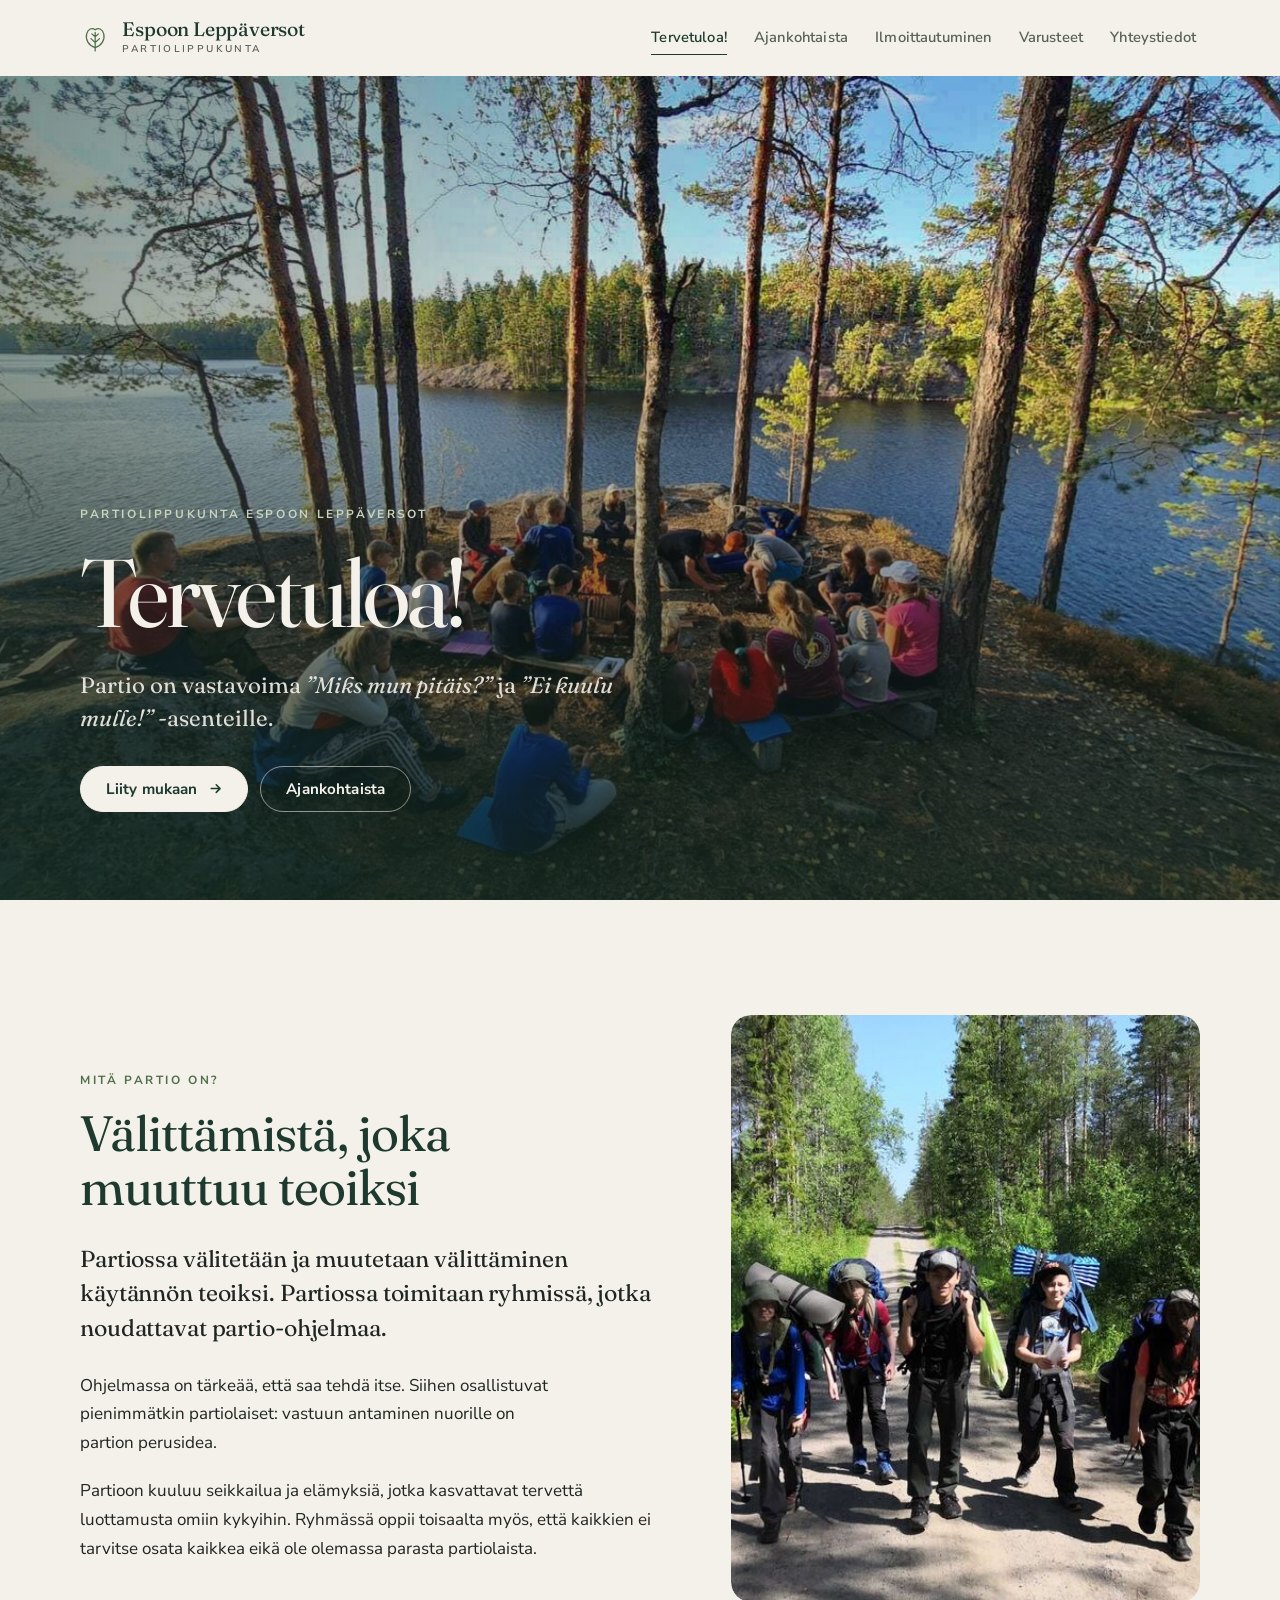
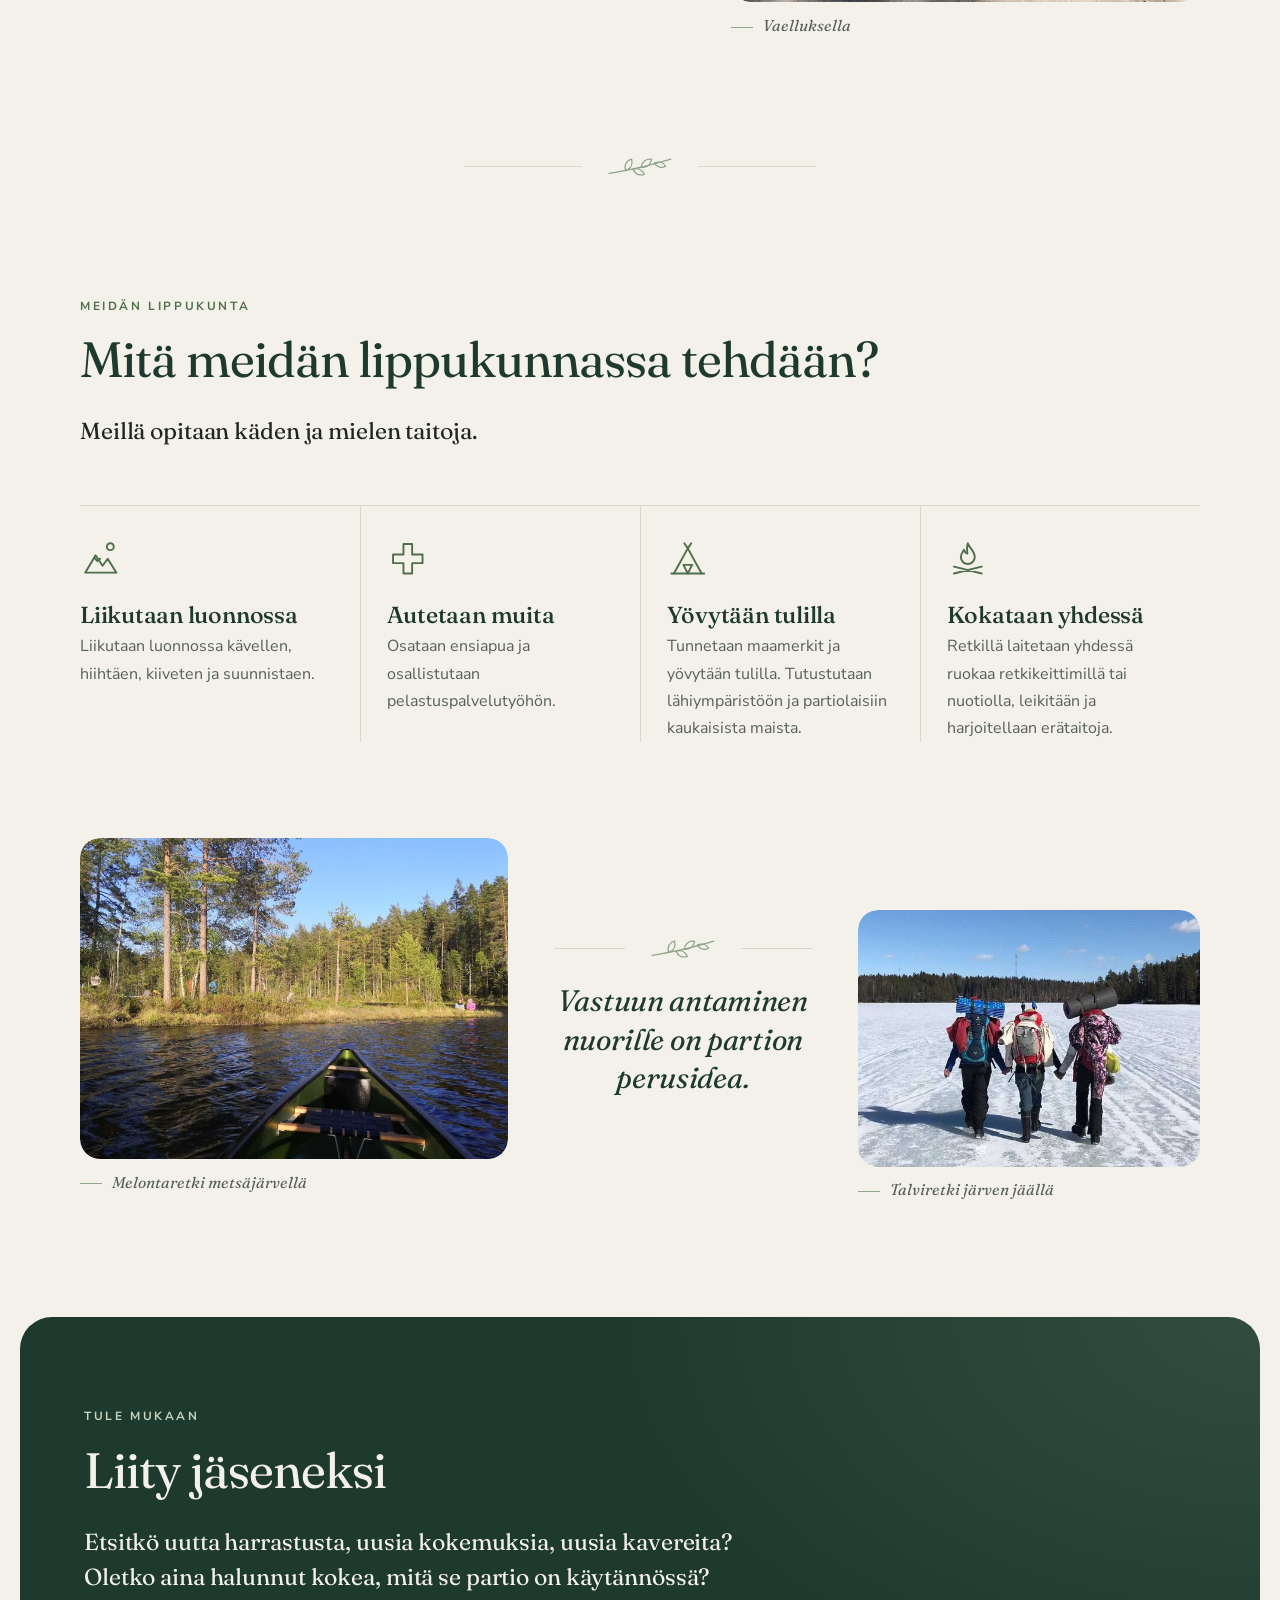
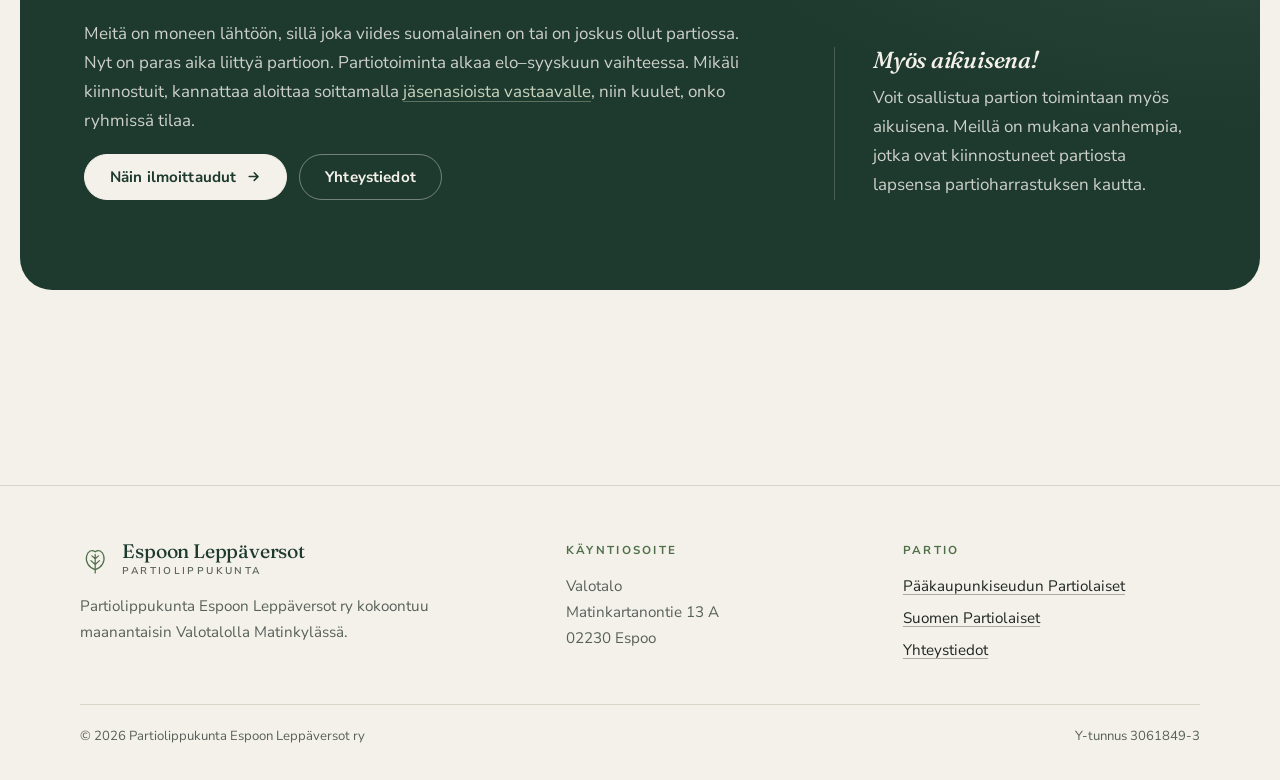
==== index.html @ aa21e2ee "initial commit" ====
<!doctype html>
<html lang="fi">
<head>
  <meta charset="utf-8">
  <meta name="viewport" content="width=device-width, initial-scale=1">
  <title>Espoon Leppäversot</title>
  <meta name="description" content="Partiolippukunta Espoon Leppäversot ry – partiota lapsille, nuorille ja aikuisille Matinkylässä, Espoossa.">
  <meta name="theme-color" content="#f4f1ea">
  <meta property="og:title" content="Espoon Leppäversot">
  <meta property="og:description" content="Partiolippukunta Espoon Leppäversot ry – partiota lapsille, nuorille ja aikuisille Matinkylässä, Espoossa.">
  <meta property="og:image" content="assets/img/nuotio.jpg">
  <meta property="og:locale" content="fi_FI">
  <link rel="icon" href="assets/img/favicon.svg" type="image/svg+xml">
  <link rel="preload" href="assets/fonts/fraunces.woff2" as="font" type="font/woff2" crossorigin>
  <link rel="preload" href="assets/fonts/nunito-sans.woff2" as="font" type="font/woff2" crossorigin>
  <link rel="stylesheet" href="assets/css/style.css">
  <script>document.documentElement.classList.add("js");</script>
  <script src="assets/js/main.js" defer></script>
</head>
<body data-page="home">
  <script src="assets/js/layout.js" data-part="header"></script>

  <main id="main">
    <section class="hero" style="--focus: center 60%">
      <div class="hero__frame">
        <img class="hero__bg" src="assets/img/nuotio.jpg" srcset="assets/img/nuotio-800.jpg 800w, assets/img/nuotio.jpg 1600w" sizes="100vw" alt="Partiolaiset istuvat nuotion ympärillä männikössä järven rannalla iltavalossa" fetchpriority="high">
        <div class="hero__content">
          <p class="kicker">Partiolippukunta Espoon Leppäversot</p>
          <h1>Tervetuloa!</h1>
          <p class="hero__tagline">Partio on vastavoima <q>Miks mun pitäis?</q> ja <q>Ei kuulu mulle!</q> -asenteille.</p>
        <div class="actions">
          <a class="btn" href="ilmoittaudu/">Liity mukaan <svg viewBox="0 0 24 24" fill="none" stroke="currentColor" stroke-width="2.4" stroke-linecap="round" stroke-linejoin="round" aria-hidden="true"><path d="M5 12h14M13 6l6 6-6 6"/></svg></a>
          <a class="btn btn--light" href="ajankohtaista/">Ajankohtaista</a>
        </div>
        </div>
      </div>
    </section>

    <section class="section intro">
      <div class="wrap split">
        <div class="reveal">
          <p class="kicker">Mitä partio on?</p>
          <h2>Välittämistä, joka muuttuu teoiksi</h2>
          <p class="lead">Partiossa välitetään ja muutetaan välittäminen käytännön teoiksi. Partiossa toimitaan ryhmissä, jotka noudattavat partio-ohjelmaa.</p>
          <p>Ohjelmassa on tärkeää, että saa tehdä itse. Siihen osallistuvat pienimmätkin partiolaiset: vastuun antaminen nuorille on partion perusidea.</p>
          <p>Partioon kuuluu seikkailua ja elämyksiä, jotka kasvattavat tervettä luottamusta omiin kykyihin. Ryhmässä oppii toisaalta myös, että kaikkien ei tarvitse osata kaikkea eikä ole olemassa parasta partiolaista.</p>
        </div>
        <figure class="photo reveal">
            <button type="button" data-lightbox="assets/img/vaellus.jpg" aria-label="Suurenna kuva: Vaelluksella">
              <img src="assets/img/vaellus-800.jpg" alt="Viisi partiolaista rinkat selässä metsätiellä aurinkoisena kesäpäivänä" width="800" height="552" loading="lazy" decoding="async">
            </button>
            <figcaption>Vaelluksella</figcaption>
          </figure>
      </div>
    </section>

    <div class="ornament" aria-hidden="true"><svg viewBox="0 0 64 24" fill="none" stroke="currentColor" stroke-width="1.1" stroke-linecap="round" stroke-linejoin="round"><path d="M6 18c12-2 26-4 52-12"/><path d="M20 15.6c-1.6-4.6.6-8.6 5-9.6 1 4.4-1 8.2-5 9.6z"/><path d="M33 12.8c.6-4.8 4.4-7.4 8.8-6.6-.8 4.4-4.2 7-8.8 6.6z"/><path d="M26 14.4c1.8 4.4 5.8 5.8 9.6 4.4-1.8-4-5.6-5.6-9.6-4.4z"/><path d="M44 9.4c2.4 3.8 6.4 4.4 9.6 2.6-2.2-3.4-6-4.4-9.6-2.6z"/></svg></div>
    <section class="section" aria-labelledby="mita-tehdaan">
      <div class="wrap">
        <div class="reveal">
          <p class="kicker">Meidän lippukunta</p>
          <h2 id="mita-tehdaan">Mitä meidän lippukunnassa tehdään?</h2>
          <p class="lead">Meillä opitaan käden ja mielen taitoja.</p>
        </div>
        <div class="features">
          <article class="feature reveal">
            <div class="icon" aria-hidden="true"><svg viewBox="0 0 24 24"><path d="M3 20l6-10 4 6 3-4 5 8z"/><path d="M8.2 11.3l1.8 2 1.6-1.3"/><circle cx="17.5" cy="5" r="2"/></svg></div>
            <h3>Liikutaan luonnossa</h3>
            <p>Liikutaan luonnossa kävellen, hiihtäen, kiiveten ja suunnistaen.</p>
          </article>
          <article class="feature reveal" style="--delay: .08s">
            <div class="icon" aria-hidden="true"><svg viewBox="0 0 24 24"><path d="M9.5 3.5h5v6h6v5h-6v6h-5v-6h-6v-5h6z"/></svg></div>
            <h3>Autetaan muita</h3>
            <p>Osataan ensiapua ja osallistutaan pelastuspalvelutyöhön.</p>
          </article>
          <article class="feature reveal" style="--delay: .16s">
            <div class="icon" aria-hidden="true"><svg viewBox="0 0 24 24"><path d="M2.5 20.5h19"/><path d="M4 20.5L12 6l8 14.5"/><path d="M12 6l-2-3M12 6l2-3"/><path d="M12 20.5l-2.5-5h5z"/></svg></div>
            <h3>Yövytään tulilla</h3>
            <p>Tunnetaan maamerkit ja yövytään tulilla. Tutustutaan lähiympäristöön ja partiolaisiin kaukaisista maista.</p>
          </article>
          <article class="feature reveal" style="--delay: .24s">
            <div class="icon" aria-hidden="true"><svg viewBox="0 0 24 24"><path d="M12 3c1 3 4 4.5 4 8a4 4 0 0 1-8 0c0-2 1.2-3 1.8-4.2.4 1.4 1 2 2 2.2C11.5 7 11.3 5 12 3z"/><path d="M4 20.5l16-4M4 16.5l16 4"/></svg></div>
            <h3>Kokataan yhdessä</h3>
            <p>Retkillä laitetaan yhdessä ruokaa retkikeittimillä tai nuotiolla, leikitään ja harjoitellaan erätaitoja.</p>
          </article>
        </div>

        <div class="gallery" aria-label="Kuvia retkiltä">
          <figure class="photo reveal">
            <button type="button" data-lightbox="assets/img/kanootti.jpg" aria-label="Suurenna kuva: Melontaretki metsäjärvellä">
              <img src="assets/img/kanootti-800.jpg" alt="Kanootin keula tummalla metsäjärvellä, rannalla partiolaisia männikössä" width="800" height="536" loading="lazy" decoding="async">
            </button>
            <figcaption>Melontaretki metsäjärvellä</figcaption>
          </figure>
          <blockquote class="quote reveal"><div class="ornament" aria-hidden="true"><svg viewBox="0 0 64 24" fill="none" stroke="currentColor" stroke-width="1.1" stroke-linecap="round" stroke-linejoin="round"><path d="M6 18c12-2 26-4 52-12"/><path d="M20 15.6c-1.6-4.6.6-8.6 5-9.6 1 4.4-1 8.2-5 9.6z"/><path d="M33 12.8c.6-4.8 4.4-7.4 8.8-6.6-.8 4.4-4.2 7-8.8 6.6z"/><path d="M26 14.4c1.8 4.4 5.8 5.8 9.6 4.4-1.8-4-5.6-5.6-9.6-4.4z"/><path d="M44 9.4c2.4 3.8 6.4 4.4 9.6 2.6-2.2-3.4-6-4.4-9.6-2.6z"/></svg></div><p>Vastuun antaminen nuorille on partion perusidea.</p></blockquote>
          <figure class="photo reveal">
            <button type="button" data-lightbox="assets/img/jaalla.jpg" aria-label="Suurenna kuva: Talviretki järven jäällä">
              <img src="assets/img/jaalla-800.jpg" alt="Kolme partiolaista kävelee käsi kädessä jäätyneellä järvellä makuualustat rinkoissa" width="800" height="433" loading="lazy" decoding="async">
            </button>
            <figcaption>Talviretki järven jäällä</figcaption>
          </figure>
        </div>
      </div>
    </section>

    <section class="section section--band" aria-labelledby="liity">
      <div class="wrap band join">
        <div class="reveal">
          <p class="kicker">Tule mukaan</p>
          <h2 id="liity">Liity jäseneksi</h2>
          <p class="lead">Etsitkö uutta harrastusta, uusia kokemuksia, uusia kavereita? Oletko aina halunnut kokea, mitä se partio on käytännössä?</p>
          <p>Meitä on moneen lähtöön, sillä joka viides suomalainen on tai on joskus ollut partiossa. Nyt on paras aika liittyä partioon. Partiotoiminta alkaa elo–syyskuun vaihteessa. Mikäli kiinnostuit, kannattaa aloittaa soittamalla <a href="yhteystiedot/">jäsenasioista vastaavalle</a>, niin kuulet, onko ryhmissä tilaa.</p>
          <div class="actions">
            <a class="btn" href="ilmoittaudu/">Näin ilmoittaudut <svg viewBox="0 0 24 24" fill="none" stroke="currentColor" stroke-width="2.4" stroke-linecap="round" stroke-linejoin="round" aria-hidden="true"><path d="M5 12h14M13 6l6 6-6 6"/></svg></a>
            <a class="btn btn--ghost" href="yhteystiedot/">Yhteystiedot</a>
          </div>
        </div>
        <aside class="join__aside reveal" style="--delay: .12s">
          <h3>Myös aikuisena!</h3>
          <p>Voit osallistua partion toimintaan myös aikuisena. Meillä on mukana vanhempia, jotka ovat kiinnostuneet partiosta lapsensa partioharrastuksen kautta.</p>
        </aside>
      </div>
    </section>

  </main>

  <script src="assets/js/layout.js" data-part="footer"></script>
</body>
</html>
---- assets/css/style.css ----
/* ==========================================================================
   Espoon Leppäversot — global stylesheet
   Plain CSS, no frameworks. Sections:
   1. Fonts   2. Tokens   3. Base   4. Layout   5. Header & nav
   6. Hero   7. Components   8. Page sections   9. Footer
   10. Lightbox   11. Motion   12. Responsive
   ========================================================================== */

/* 1. Fonts (local, SIL Open Font License) -------------------------------- */
@font-face {
  font-family: "Fraunces";
  src: url("../fonts/fraunces.woff2") format("woff2");
  font-weight: 400 800;
  font-style: normal;
  font-display: swap;
}
@font-face {
  font-family: "Fraunces";
  src: url("../fonts/fraunces-italic.woff2") format("woff2");
  font-weight: 400 600;
  font-style: italic;
  font-display: swap;
}
@font-face {
  font-family: "Nunito Sans";
  src: url("../fonts/nunito-sans.woff2") format("woff2");
  font-weight: 400 800;
  font-style: normal;
  font-display: swap;
}
@font-face {
  font-family: "Nunito Sans";
  src: url("../fonts/nunito-sans-italic.woff2") format("woff2");
  font-weight: 400;
  font-style: italic;
  font-display: swap;
}

/* 2. Design tokens ------------------------------------------------------- */
:root {
  /* forest palette: deep pine, moss, sage, lichen, birch-bark cream, brass */
  --pine: #1e3a2f;
  --pine-deep: #142a21;
  --moss: #4f6f4a;
  --sage: #8fa58a;
  --lichen: #c9d4bd;
  --cream: #f4f1ea;
  --brass: #a8834a;

  --bg: var(--cream);
  --surface: #faf8f3;
  --ink: #1f2622;
  --ink-soft: #57615a;
  --line: #d9d5c9;
  --heading: var(--pine);
  --accent: var(--moss);
  --link: var(--pine);

  --font-display: "Fraunces", "Iowan Old Style", "Palatino Linotype", Georgia, serif;
  --font-body: "Nunito Sans", system-ui, -apple-system, "Segoe UI", Roboto, sans-serif;

  --wrap: 70rem;
  --gutter: clamp(1.1rem, 4vw, 2.5rem);
  --radius: 1.25rem;
  --radius-lg: clamp(1.25rem, 2.5vw, 2rem);
  --header-h: 4.75rem;
  --ease: cubic-bezier(.2, .7, .2, 1);

  color-scheme: light;
}

@media (prefers-color-scheme: dark) {
  :root {
    --bg: #111915;
    --surface: #17221c;
    --ink: #e4e8df;
    --ink-soft: #a9b3a8;
    --line: #2a3a31;
    --heading: #e6ebdc;
    --accent: var(--sage);
    --link: var(--lichen);
    color-scheme: dark;
  }
}

/* 3. Base ---------------------------------------------------------------- */
*, *::before, *::after { box-sizing: border-box; }

html {
  -webkit-text-size-adjust: 100%;
  scroll-behavior: smooth;
  scroll-padding-top: calc(var(--header-h) + 1rem);
}

body {
  margin: 0;
  background: var(--bg);
  color: var(--ink);
  font-family: var(--font-body);
  font-size: 1.0625rem;
  line-height: 1.7;
  text-rendering: optimizeLegibility;
  -webkit-font-smoothing: antialiased;
}

img { display: block; max-width: 100%; height: auto; }

h1, h2, h3 {
  font-family: var(--font-display);
  font-optical-sizing: auto;
  font-weight: 400;
  color: var(--heading);
  line-height: 1.08;
  letter-spacing: -.02em;
  margin: 0 0 .55em;
  text-wrap: balance;
}
h1 { font-size: clamp(2.8rem, 7.5vw, 6rem); letter-spacing: -.03em; }
h2 { font-size: clamp(2rem, 4.2vw, 3.1rem); }
h3 { font-size: clamp(1.25rem, 2vw, 1.45rem); font-weight: 500; letter-spacing: -.01em; }
h1 em, h2 em { font-style: italic; color: var(--accent); }

p { margin: 0 0 1.1em; text-wrap: pretty; }

a {
  color: var(--link);
  text-decoration: underline;
  text-decoration-color: color-mix(in srgb, currentColor 35%, transparent);
  text-decoration-thickness: 1px;
  text-underline-offset: .22em;
  transition: text-decoration-color .2s, color .2s;
}
a:hover { text-decoration-color: currentColor; }

:focus-visible {
  outline: 2px solid var(--brass);
  outline-offset: 3px;
  border-radius: 4px;
}

::selection { background: var(--lichen); color: var(--pine-deep); }

.skip-link {
  position: absolute;
  left: 1rem;
  top: -4rem;
  z-index: 100;
  padding: .6rem 1rem;
  background: var(--pine);
  color: var(--cream);
  border-radius: .5rem;
}
.skip-link:focus { top: 1rem; }

/* 4. Layout -------------------------------------------------------------- */
.wrap {
  width: min(100% - 2 * var(--gutter), var(--wrap));
  margin-inline: auto;
}
.wrap--narrow { --wrap: 44rem; }

.section { padding-block: clamp(4rem, 9vw, 7.5rem); }

.split {
  display: grid;
  gap: clamp(2.5rem, 6vw, 6rem);
  align-items: center;
  grid-template-columns: 1.1fr .9fr;
}

.kicker {
  display: block;
  font-family: var(--font-body);
  font-weight: 700;
  font-size: .74rem;
  letter-spacing: .22em;
  text-transform: uppercase;
  color: var(--accent);
  margin-bottom: 1.1rem;
}

.lead {
  font-family: var(--font-display);
  font-weight: 400;
  font-size: clamp(1.2rem, 2vw, 1.45rem);
  line-height: 1.5;
  color: var(--ink);
  letter-spacing: -.005em;
}

/* 5. Header & nav -------------------------------------------------------- */
.site-header {
  position: sticky;
  top: 0;
  z-index: 50;
  height: var(--header-h);
  border-bottom: 1px solid transparent;
  transition: border-color .3s;
}
/* The frosted background sits on a pseudo-element: a backdrop-filter on the
   header itself would trap the fixed mobile menu inside the header's box. */
.site-header::before {
  content: "";
  position: absolute;
  inset: 0;
  z-index: -1;
  background: color-mix(in srgb, var(--bg) 86%, transparent);
  -webkit-backdrop-filter: blur(14px);
  backdrop-filter: blur(14px);
}
.nav-open .site-header::before { background: var(--bg); }
.site-header.is-scrolled { border-bottom-color: var(--line); }

.site-header .wrap {
  height: 100%;
  display: flex;
  align-items: center;
  justify-content: space-between;
  gap: 1rem;
}

.brand {
  display: inline-flex;
  align-items: center;
  gap: .75rem;
  color: var(--heading);
  text-decoration: none;
  font-family: var(--font-display);
  font-weight: 450;
  font-size: 1.22rem;
  letter-spacing: -.01em;
  line-height: 1;
}
.brand svg { width: 1.9rem; height: 1.9rem; flex: none; color: var(--accent); transition: transform .6s var(--ease); }
.brand:hover svg { transform: rotate(-10deg); }
.brand small {
  display: block;
  font-family: var(--font-body);
  font-weight: 600;
  font-size: .62rem;
  letter-spacing: .24em;
  text-transform: uppercase;
  color: var(--ink-soft);
  margin-top: .35rem;
}

.nav ul {
  display: flex;
  gap: clamp(.25rem, 1.5vw, 1.4rem);
  margin: 0;
  padding: 0;
  list-style: none;
}
.nav a {
  position: relative;
  display: block;
  padding: .5rem .25rem;
  color: var(--ink-soft);
  text-decoration: none;
  font-weight: 600;
  font-size: .92rem;
  letter-spacing: .01em;
}
.nav a::after {
  content: "";
  position: absolute;
  left: .25rem;
  right: .25rem;
  bottom: .2rem;
  height: 1px;
  background: currentColor;
  transform: scaleX(0);
  transform-origin: left;
  transition: transform .35s var(--ease);
}
.nav a:hover { color: var(--heading); }
.nav a:hover::after, .nav a[aria-current="page"]::after { transform: scaleX(1); }
.nav a[aria-current="page"] { color: var(--heading); }

.nav-toggle {
  display: none;
  appearance: none;
  border: 0;
  background: transparent;
  color: var(--heading);
  width: 2.75rem;
  height: 2.75rem;
  margin-right: -.5rem;
  cursor: pointer;
  position: relative;
}
.nav-toggle span,
.nav-toggle span::before,
.nav-toggle span::after {
  position: absolute;
  left: 50%;
  width: 1.35rem;
  height: 1.5px;
  margin-left: -.675rem;
  background: currentColor;
  transition: transform .3s var(--ease), background-color .2s;
}
.nav-toggle span { top: 50%; }
.nav-toggle span::before, .nav-toggle span::after { content: ""; left: 0; margin: 0; }
.nav-toggle span::before { transform: translateY(-5px); }
.nav-toggle span::after { transform: translateY(5px); }
.nav-toggle[aria-expanded="true"] span { background: transparent; }
.nav-toggle[aria-expanded="true"] span::before { transform: rotate(45deg); background: var(--heading); }
.nav-toggle[aria-expanded="true"] span::after { transform: rotate(-45deg); background: var(--heading); }

/* 6. Hero — a framed photograph ------------------------------------------ */
.hero__frame {
  position: relative;
  isolation: isolate;
  display: flex;
  align-items: flex-end;
  min-height: min(calc(100svh - var(--header-h)), 52rem);
  overflow: hidden;
  background: var(--pine);
  color: var(--cream);
}
.hero--page .hero__frame { min-height: clamp(20rem, 52svh, 30rem); }

.hero__bg {
  position: absolute;
  inset: 0;
  z-index: -2;
  width: 100%;
  height: 100%;
  object-fit: cover;
  object-position: var(--focus, center);
  animation: settle 2.4s var(--ease) both;
}
.hero__frame::before {
  content: "";
  position: absolute;
  inset: 0;
  z-index: -1;
  background:
    linear-gradient(180deg, rgb(20 42 33 / .15) 0%, rgb(20 42 33 / 0) 35%, rgb(20 42 33 / .75) 100%),
    linear-gradient(90deg, rgb(20 42 33 / .45) 0%, rgb(20 42 33 / 0) 65%);
}

.hero__content {
  width: min(100% - 2 * var(--gutter), var(--wrap));
  margin-inline: auto;
  padding-block: clamp(2.5rem, 7vw, 5.5rem);
}
.hero h1 { color: var(--cream); margin-bottom: .25em; max-width: 14ch; }
.hero .kicker { color: var(--lichen); }
.hero__tagline {
  max-width: 34rem;
  margin: 0;
  font-family: var(--font-display);
  font-size: clamp(1.15rem, 2vw, 1.4rem);
  line-height: 1.45;
  color: rgb(244 241 234 / .9);
}
.hero__tagline q { font-style: italic; quotes: "”" "”"; }
.hero .actions { margin-top: 2rem; }
.hero .btn { --btn-bg: var(--cream); --btn-ink: var(--pine); --btn-line: var(--cream); }
.hero .btn:hover { --btn-bg: #fff; --btn-line: #fff; }
.hero .btn--light { --btn-bg: transparent; --btn-ink: var(--cream); --btn-line: rgb(244 241 234 / .55); }
.hero .btn--light:hover { --btn-bg: rgb(244 241 234 / .1); --btn-line: var(--cream); }

/* 7. Components ---------------------------------------------------------- */
.actions { display: flex; flex-wrap: wrap; gap: .75rem; }

.btn {
  --btn-bg: var(--pine);
  --btn-ink: var(--cream);
  --btn-line: var(--btn-bg);
  display: inline-flex;
  align-items: center;
  gap: .65em;
  padding: .85rem 1.55rem;
  border-radius: 999px;
  border: 1px solid var(--btn-line);
  background: var(--btn-bg);
  color: var(--btn-ink);
  font: 700 .95rem/1.1 var(--font-body);
  letter-spacing: .01em;
  text-decoration: none;
  cursor: pointer;
  transition: background-color .25s, color .25s, border-color .25s;
}
.btn:hover { --btn-bg: var(--moss); --btn-line: var(--moss); }
.btn svg { width: 1em; height: 1em; transition: transform .3s var(--ease); }
.btn:hover svg { transform: translateX(3px); }
.btn--ghost, .btn--ghost:hover { --btn-bg: transparent; --btn-ink: var(--heading); --btn-line: var(--line); }
.btn--ghost:hover { --btn-line: var(--heading); }
.btn--light { --btn-bg: var(--cream); --btn-ink: var(--pine); --btn-line: var(--cream); }
.btn--light:hover { --btn-bg: #fff; --btn-line: #fff; }
.btn--small { padding: .5rem 1rem; font-size: .85rem; }

@media (prefers-color-scheme: dark) {
  .btn { --btn-bg: var(--lichen); --btn-ink: var(--pine-deep); }
  .btn:hover { --btn-bg: #dfe6d5; --btn-line: #dfe6d5; }
}

.card {
  background: var(--surface);
  border: 1px solid var(--line);
  border-radius: var(--radius);
  padding: clamp(1.5rem, 3vw, 2.1rem);
}

/* Ornament: a single line-drawn alder sprig between hairlines */
.ornament {
  display: flex;
  align-items: center;
  justify-content: center;
  gap: 1.25rem;
  color: var(--sage);
  width: min(100% - 2 * var(--gutter), 22rem);
  margin: 0 auto;
}
.ornament::before, .ornament::after {
  content: "";
  flex: 1;
  height: 1px;
  background: var(--line);
}
.ornament svg { width: 4.75rem; height: auto; }

/* Activity list — hairline columns, thin icons */
.features {
  display: grid;
  grid-template-columns: repeat(4, 1fr);
  margin-top: clamp(2.5rem, 5vw, 3.5rem);
  border-top: 1px solid var(--line);
}
.feature { padding: 2rem clamp(1rem, 2vw, 1.75rem) 0 0; }
.feature + .feature { padding-left: clamp(1rem, 2vw, 1.75rem); border-left: 1px solid var(--line); }
.feature p { margin: 0; color: var(--ink-soft); font-size: 1rem; }
.feature h3 { margin-bottom: .4rem; }
.icon {
  width: 2.6rem;
  height: 2.6rem;
  margin-bottom: 1.4rem;
  color: var(--accent);
}
.icon svg { width: 100%; height: 100%; fill: none; stroke: currentColor; stroke-width: 1.1; stroke-linecap: round; stroke-linejoin: round; }

/* Photos */
.photo { margin: 0; }
.photo img {
  width: 100%;
  aspect-ratio: 4 / 3;
  object-fit: cover;
  border-radius: var(--radius);
  transition: transform 1.2s var(--ease);
}
.photo button {
  all: unset;
  display: block;
  cursor: zoom-in;
  border-radius: var(--radius);
  overflow: hidden;
}
.photo button:hover img { transform: scale(1.035); }
.photo button:focus-visible { outline: 2px solid var(--brass); outline-offset: 4px; }
.photo figcaption {
  margin-top: .8rem;
  font: italic 400 .98rem/1.4 var(--font-display);
  color: var(--ink-soft);
}
.photo figcaption::before {
  content: "";
  display: inline-block;
  width: 1.4rem;
  height: 1px;
  margin-right: .6rem;
  vertical-align: middle;
  background: var(--sage);
}
.intro .photo img { aspect-ratio: 4 / 5; }

.gallery {
  display: grid;
  grid-template-columns: 1.25fr .8fr 1fr;
  gap: clamp(1.25rem, 3vw, 2.5rem);
  align-items: center;
  margin-top: clamp(3.5rem, 7vw, 5.5rem);
}
.gallery .photo:last-child { margin-top: 5rem; }

.quote { margin: 0; padding: 0 .5rem; text-align: center; }
.quote .ornament { width: 100%; margin-bottom: 1.25rem; }
.quote p {
  margin: 0;
  font: italic 400 clamp(1.4rem, 2.4vw, 1.85rem)/1.3 var(--font-display);
  color: var(--heading);
  letter-spacing: -.01em;
}

/* Key–value lists */
.info { display: grid; gap: 1.25rem; margin: 0; }
.info div { display: grid; gap: .15rem; }
.info dt {
  font-weight: 700;
  font-size: .72rem;
  letter-spacing: .2em;
  text-transform: uppercase;
  color: var(--accent);
}
.info dd { margin: 0; font-size: 1.08rem; }
.info .mono { font-variant-numeric: tabular-nums; letter-spacing: .03em; }

.badge {
  display: inline-block;
  padding: .3rem .85rem;
  border-radius: 999px;
  border: 1px solid var(--sage);
  color: var(--accent);
  font-weight: 700;
  font-size: .78rem;
  letter-spacing: .04em;
}

/* Year timeline — a quiet vertical line with small rings */
.trail {
  position: relative;
  list-style: none;
  margin: 0;
  padding: 0 0 0 2.5rem;
}
.trail::before {
  content: "";
  position: absolute;
  left: .4rem;
  top: .7rem;
  bottom: .7rem;
  width: 1px;
  background: var(--line);
}
.trail li { position: relative; padding-bottom: 2.4rem; }
.trail li:last-child { padding-bottom: 0; }
.trail li::before {
  content: "";
  position: absolute;
  left: -2.5rem;
  top: .45rem;
  width: .85rem;
  height: .85rem;
  border-radius: 50%;
  background: var(--bg);
  border: 1px solid var(--accent);
}
.trail li:last-child::before { background: var(--accent); }
.trail .when {
  display: block;
  font-weight: 700;
  font-size: .72rem;
  letter-spacing: .2em;
  text-transform: uppercase;
  color: var(--accent);
}
.trail h3 { margin: .25rem 0 .3rem; }
.trail p { margin: 0; color: var(--ink-soft); }

/* Numbered steps — large italic numerals between hairlines */
.steps {
  counter-reset: step;
  list-style: none;
  margin: clamp(2rem, 4vw, 3rem) 0 0;
  padding: 0;
  border-top: 1px solid var(--line);
}
.steps > li {
  counter-increment: step;
  display: grid;
  grid-template-columns: clamp(3.5rem, 9vw, 6rem) 1fr;
  padding-block: 2.25rem;
  border-bottom: 1px solid var(--line);
}
.steps > li::before {
  content: counter(step, decimal-leading-zero);
  grid-row: 1 / span 10;
  font: italic 400 clamp(2rem, 4.5vw, 3rem)/1 var(--font-display);
  color: var(--sage);
}
.steps > li > * { grid-column: 2; justify-self: start; }
.steps h3 { margin: .3rem 0 .5rem; }
.steps ul { margin: .25rem 0 1rem; padding-left: 1.2rem; }
.steps li li::marker { color: var(--sage); }
.steps p:last-child { margin-bottom: 0; }

.phone {
  display: flex;
  flex-wrap: wrap;
  align-items: center;
  gap: .9rem;
  margin: .5rem 0 1.1rem;
}
.phone strong {
  font: 400 clamp(1.5rem, 3vw, 1.9rem)/1 var(--font-display);
  color: var(--heading);
  font-variant-numeric: lining-nums tabular-nums;
  letter-spacing: -.01em;
}

/* Two-column comparison */
.compare {
  display: grid;
  grid-template-columns: repeat(auto-fit, minmax(16rem, 1fr));
  gap: 1.25rem;
  margin-top: 2rem;
}
.compare ul { list-style: none; padding: 0; margin: 1rem 0 0; }
.compare li {
  position: relative;
  padding: .55rem 0 .55rem 1.6rem;
  border-top: 1px solid var(--line);
}
.compare li::before {
  position: absolute;
  left: 0;
  top: .5rem;
  font-family: var(--font-display);
  font-size: 1.05rem;
  color: var(--accent);
}
.compare .plus::before { content: "+"; }
.compare .minus::before { content: "–"; color: var(--brass); }

.contacts {
  display: grid;
  grid-template-columns: repeat(auto-fit, minmax(16rem, 1fr));
  gap: 1.25rem;
  margin-top: 2.5rem;
}
.contact h3 { font-size: clamp(1.5rem, 2.6vw, 1.9rem); font-weight: 400; margin: .35rem 0 0; }
.contact .role {
  font-weight: 700;
  font-size: .72rem;
  letter-spacing: .2em;
  text-transform: uppercase;
  color: var(--accent);
}
.contact .phone { margin-top: 1rem; }

.org-links {
  list-style: none;
  margin: 2rem 0 0;
  padding: 0;
  border-top: 1px solid var(--line);
}
.org-links a {
  display: flex;
  flex-wrap: wrap;
  align-items: baseline;
  justify-content: space-between;
  gap: .25rem 1.5rem;
  padding: 1.1rem 0;
  border-bottom: 1px solid var(--line);
  text-decoration: none;
  color: var(--ink);
}
.org-links strong {
  font: 400 clamp(1.2rem, 2vw, 1.4rem)/1.2 var(--font-display);
  color: var(--heading);
  transition: transform .35s var(--ease), color .35s;
}
.org-links span { font-size: .9rem; color: var(--ink-soft); }
.org-links a:hover strong { transform: translateX(.4rem); color: var(--accent); }

/* 8. Page sections ------------------------------------------------------- */
.section--band { padding-inline: clamp(.6rem, 1.6vw, 1.25rem); padding-top: 0; }
.band {
  --heading: var(--cream);
  --accent: var(--lichen);
  --link: var(--lichen);
  width: auto;
  padding: clamp(3rem, 7vw, 6rem) max(clamp(1.25rem, 5vw, 4rem), (100% - var(--wrap)) / 2);
  border-radius: var(--radius-lg);
  background:
    radial-gradient(90% 120% at 100% 0%, rgb(143 165 138 / .18), transparent 60%),
    var(--pine);
  color: rgb(244 241 234 / .82);
}
.band .lead { color: var(--cream); }
.band .btn { --btn-bg: var(--cream); --btn-ink: var(--pine); --btn-line: var(--cream); }
.band .btn:hover { --btn-bg: #fff; --btn-line: #fff; }
.band .btn--ghost { --btn-bg: transparent; --btn-ink: var(--cream); --btn-line: rgb(244 241 234 / .4); }
.band .btn--ghost:hover { --btn-bg: transparent; --btn-line: var(--cream); }

.join {
  display: grid;
  grid-template-columns: 1.3fr .7fr;
  gap: clamp(2.5rem, 6vw, 5rem);
  align-items: end;
}
.join__aside {
  padding-left: clamp(1.5rem, 3vw, 2.5rem);
  border-left: 1px solid rgb(244 241 234 / .2);
}
.join__aside h3 { font-style: italic; }
.join__aside p { margin: 0; }

.prose .reveal + .reveal > h2:first-child { margin-top: 3rem; }

.meet {
  display: grid;
  grid-template-columns: 1.15fr .85fr;
  gap: clamp(2.5rem, 6vw, 5rem);
  align-items: start;
}

/* 9. Footer -------------------------------------------------------------- */
.site-footer {
  margin-top: clamp(3rem, 7vw, 5rem);
  border-top: 1px solid var(--line);
  color: var(--ink-soft);
  font-size: .95rem;
}
.footer-grid {
  display: grid;
  grid-template-columns: 1.5fr 1fr 1fr;
  gap: 2.5rem;
  padding-block: 3.5rem 2.5rem;
}
.site-footer h2 {
  font: 700 .72rem/1.4 var(--font-body);
  letter-spacing: .2em;
  text-transform: uppercase;
  color: var(--accent);
  margin-bottom: 1rem;
}
.site-footer .brand { margin-bottom: 1.1rem; }
.site-footer p { max-width: 22rem; }
.site-footer a:not(.brand) { color: var(--ink); }
.site-footer ul { list-style: none; margin: 0; padding: 0; display: grid; gap: .4rem; }
.site-footer address { font-style: normal; }
.footer-bottom {
  border-top: 1px solid var(--line);
  padding-block: 1.25rem 2rem;
  font-size: .82rem;
  display: flex;
  flex-wrap: wrap;
  justify-content: space-between;
  gap: .5rem;
}

/* 10. Lightbox ----------------------------------------------------------- */
.lightbox {
  border: 0;
  padding: 0;
  background: transparent;
  max-width: min(92vw, 1400px);
  max-height: 92vh;
  overflow: visible;
}
.lightbox::backdrop { background: rgb(17 25 21 / .9); backdrop-filter: blur(6px); }
.lightbox img { max-height: 82vh; width: auto; border-radius: var(--radius); }
.lightbox p { color: var(--cream); text-align: center; font: italic 400 1.1rem var(--font-display); margin: 1rem 0 0; }
.lightbox__close {
  position: absolute;
  top: -1rem;
  right: -1rem;
  width: 2.75rem;
  height: 2.75rem;
  border-radius: 50%;
  border: 0;
  background: var(--cream);
  color: var(--pine);
  font-size: 1.5rem;
  line-height: 1;
  cursor: pointer;
}

/* 11. Motion ------------------------------------------------------------- */
.js .reveal {
  opacity: 0;
  translate: 0 1.25rem;
  transition: opacity 1s var(--ease), translate 1s var(--ease);
  transition-delay: var(--delay, 0s);
}
.js .reveal.is-visible { opacity: 1; translate: 0 0; }

@keyframes settle {
  from { transform: scale(1.08); }
  to { transform: scale(1); }
}
@keyframes rise {
  from { opacity: 0; translate: 0 1rem; }
  to { opacity: 1; translate: 0 0; }
}
.hero__content > * { animation: rise 1.1s var(--ease) both; animation-delay: .25s; }
.hero__content > :nth-child(2) { animation-delay: .35s; }
.hero__content > :nth-child(3) { animation-delay: .5s; }
.hero__content > :nth-child(4) { animation-delay: .65s; }

@media (prefers-reduced-motion: reduce) {
  *, *::before, *::after { animation: none !important; transition: none !important; scroll-behavior: auto !important; }
  .js .reveal { opacity: 1; translate: none; }
}

/* 12. Responsive --------------------------------------------------------- */
@media (max-width: 60rem) {
  .features { grid-template-columns: 1fr 1fr; }
  .feature:nth-child(3) { padding-left: 0; border-left: 0; }
  .feature:nth-child(n + 3) { margin-top: 2rem; }
}

@media (max-width: 56rem) {
  .split, .join, .meet { grid-template-columns: 1fr; }
  .join__aside { padding-left: 0; padding-top: 2rem; border-left: 0; border-top: 1px solid rgb(244 241 234 / .2); }
  .footer-grid { grid-template-columns: 1fr 1fr; }
  .footer-grid > :first-child { grid-column: 1 / -1; }
  .gallery { grid-template-columns: 1fr 1fr; }
  .gallery .quote { grid-column: 1 / -1; grid-row: 1; padding-bottom: 1rem; }
  .gallery .photo:last-child { margin-top: 0; }
  .intro .photo img { aspect-ratio: 4 / 3; }
}

@media (max-width: 48rem) {
  .nav-toggle { display: block; }
  .nav {
    position: fixed;
    inset: var(--header-h) 0 0;
    z-index: 49;
    overflow-y: auto;
    background: var(--bg);
    padding: 2.5rem var(--gutter);
    visibility: hidden;
    opacity: 0;
    transition: opacity .3s, visibility 0s .3s;
  }
  .nav.is-open { visibility: visible; opacity: 1; transition: opacity .3s; }
  .nav ul { flex-direction: column; gap: 0; border-top: 1px solid var(--line); }
  .nav li { border-bottom: 1px solid var(--line); }
  .nav a { font: 400 1.85rem/1.2 var(--font-display); color: var(--heading); padding: 1rem 0; letter-spacing: -.01em; }
  .nav a::after { display: none; }
  .nav a[aria-current="page"] { font-style: italic; color: var(--accent); }
  body.nav-open { overflow: hidden; }
}

@media (max-width: 34rem) {
  .features { grid-template-columns: 1fr; }
  .feature, .feature + .feature, .feature:nth-child(n + 3) { padding: 1.75rem 0; border-left: 0; margin-top: 0; }
  .feature + .feature { border-top: 1px solid var(--line); }
  .footer-grid { grid-template-columns: 1fr; }
  .gallery { grid-template-columns: 1fr; }
  .brand small { display: none; }
  .steps > li { grid-template-columns: 3rem 1fr; }
}
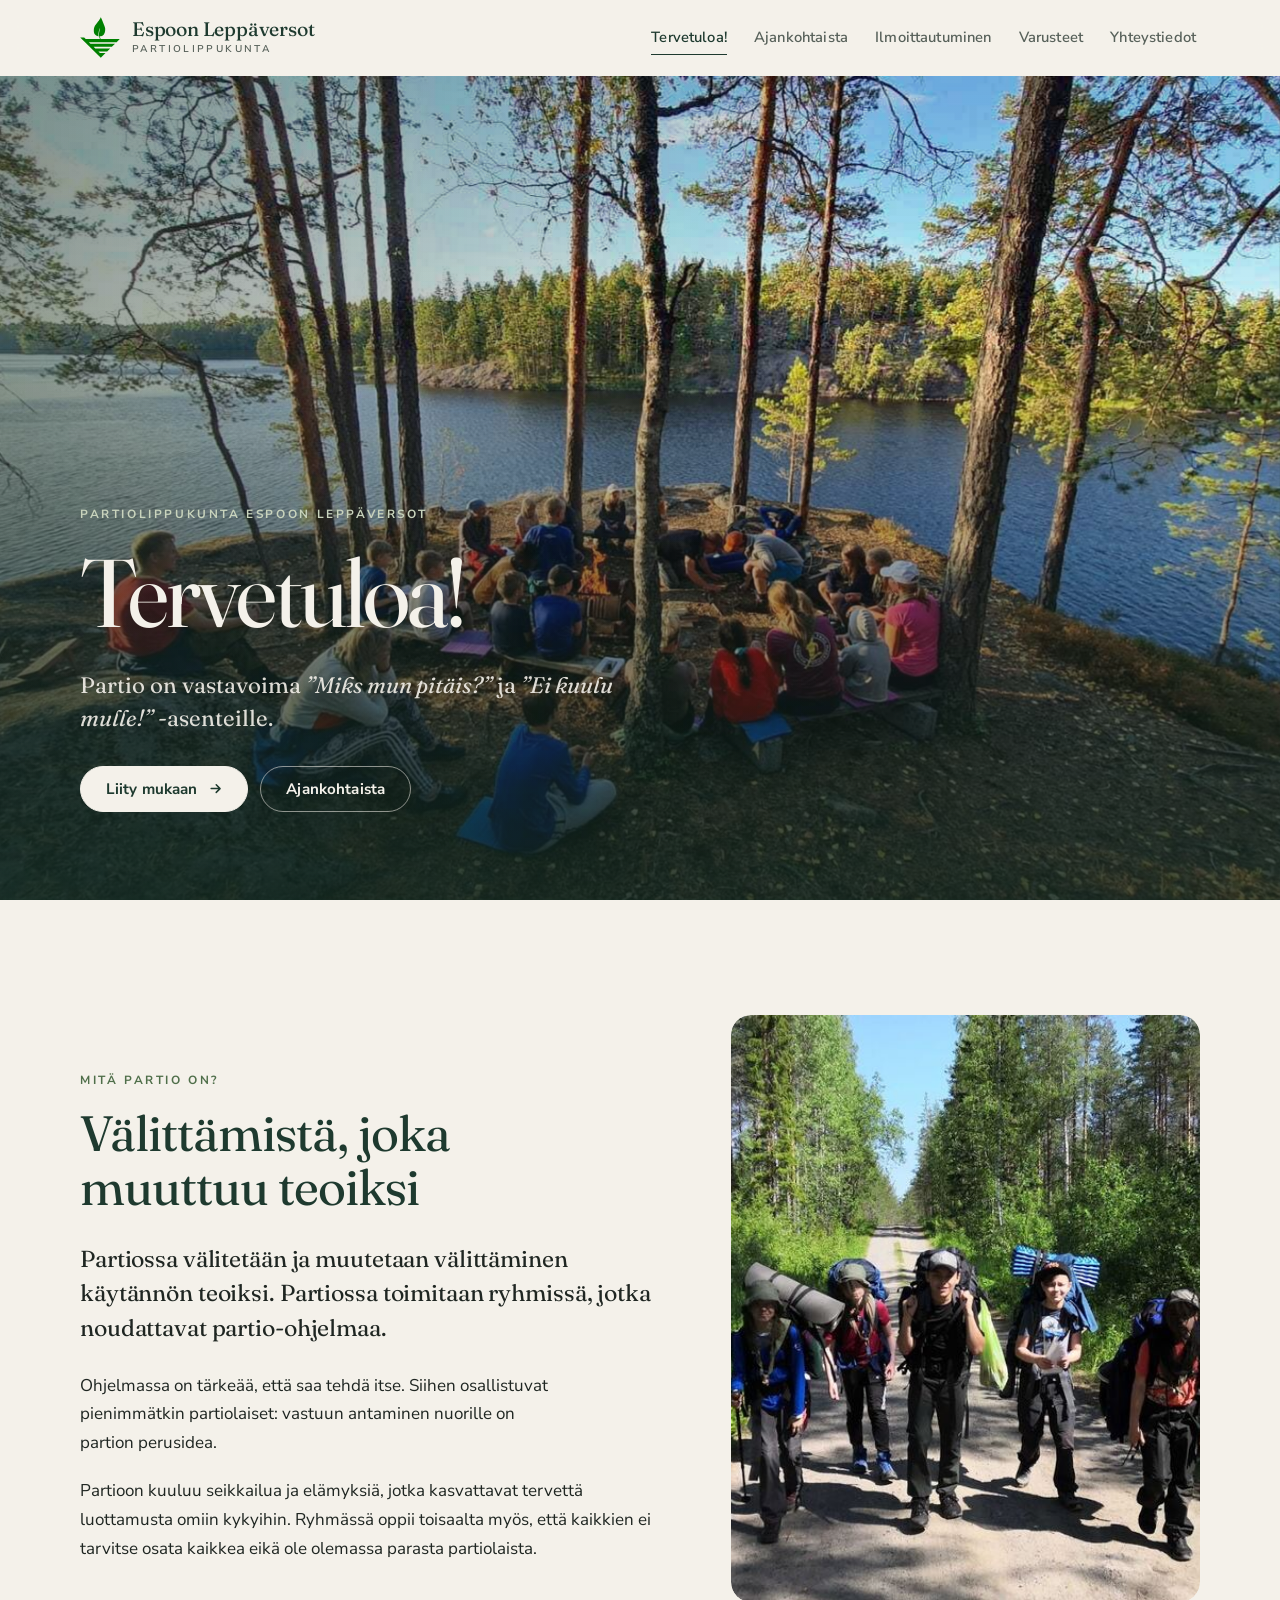
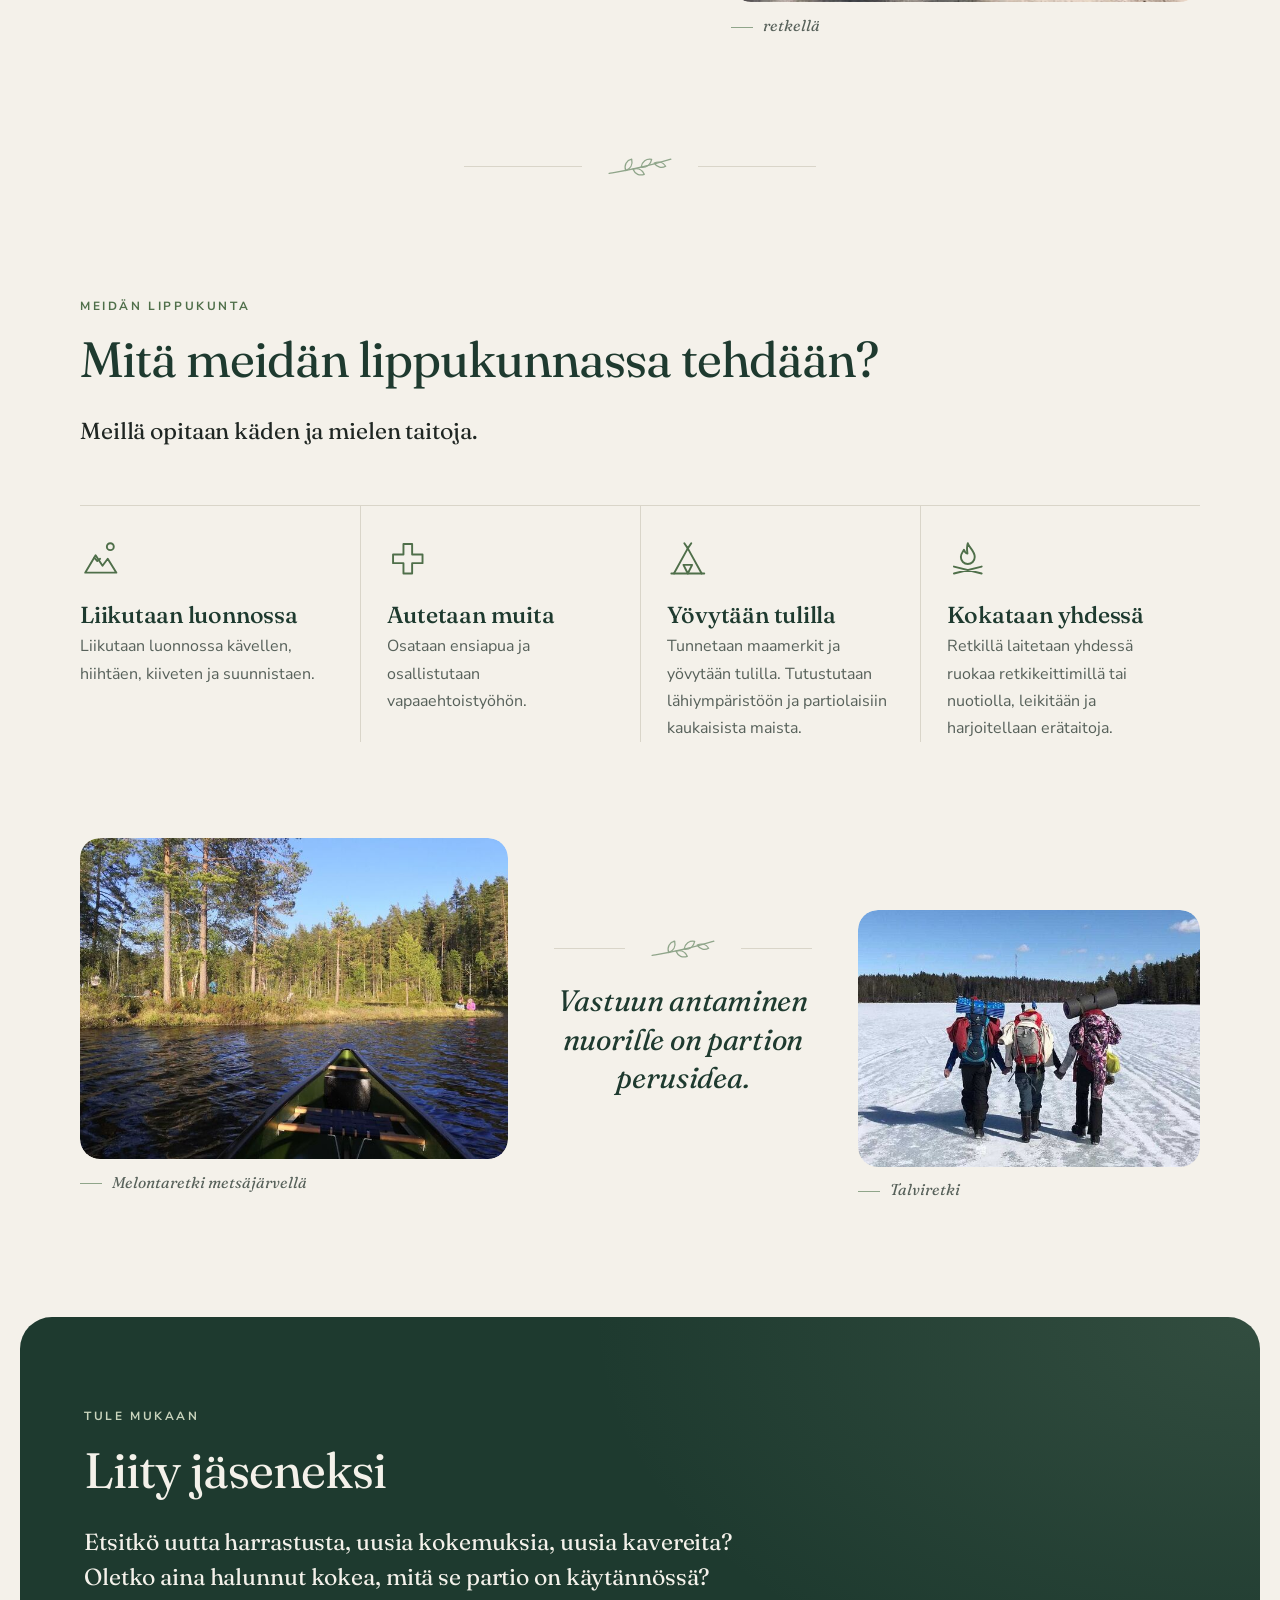
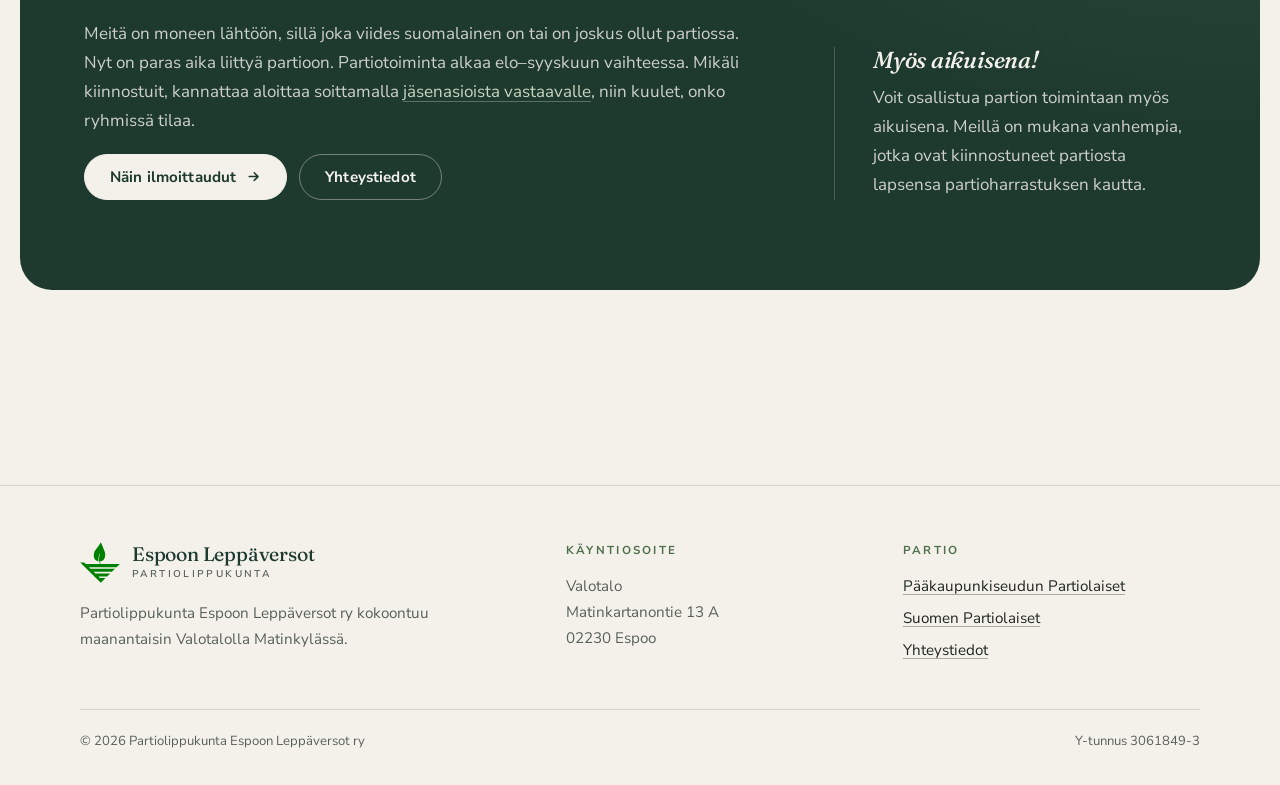
==== commit 0c9a6334: "fixing the page content" ====
--- a/index.html
+++ b/index.html
@@ -49,7 +49,7 @@
             <button type="button" data-lightbox="assets/img/vaellus.jpg" aria-label="Suurenna kuva: Vaelluksella">
               <img src="assets/img/vaellus-800.jpg" alt="Viisi partiolaista rinkat selässä metsätiellä aurinkoisena kesäpäivänä" width="800" height="552" loading="lazy" decoding="async">
             </button>
-            <figcaption>Vaelluksella</figcaption>
+            <figcaption>retkellä</figcaption>
           </figure>
       </div>
     </section>
@@ -71,7 +71,7 @@
           <article class="feature reveal" style="--delay: .08s">
             <div class="icon" aria-hidden="true"><svg viewBox="0 0 24 24"><path d="M9.5 3.5h5v6h6v5h-6v6h-5v-6h-6v-5h6z"/></svg></div>
             <h3>Autetaan muita</h3>
-            <p>Osataan ensiapua ja osallistutaan pelastuspalvelutyöhön.</p>
+            <p>Osataan ensiapua ja osallistutaan vapaaehtoistyöhön.</p>
           </article>
           <article class="feature reveal" style="--delay: .16s">
             <div class="icon" aria-hidden="true"><svg viewBox="0 0 24 24"><path d="M2.5 20.5h19"/><path d="M4 20.5L12 6l8 14.5"/><path d="M12 6l-2-3M12 6l2-3"/><path d="M12 20.5l-2.5-5h5z"/></svg></div>
@@ -97,7 +97,7 @@
             <button type="button" data-lightbox="assets/img/jaalla.jpg" aria-label="Suurenna kuva: Talviretki järven jäällä">
               <img src="assets/img/jaalla-800.jpg" alt="Kolme partiolaista kävelee käsi kädessä jäätyneellä järvellä makuualustat rinkoissa" width="800" height="433" loading="lazy" decoding="async">
             </button>
-            <figcaption>Talviretki järven jäällä</figcaption>
+            <figcaption>Talviretki</figcaption>
           </figure>
         </div>
       </div>
--- a/assets/css/style.css
+++ b/assets/css/style.css
@@ -231,8 +231,7 @@
   letter-spacing: -.01em;
   line-height: 1;
 }
-.brand svg { width: 1.9rem; height: 1.9rem; flex: none; color: var(--accent); transition: transform .6s var(--ease); }
-.brand:hover svg { transform: rotate(-10deg); }
+.brand__logo { width: auto; height: 2.6rem; flex: none; }
 .brand small {
   display: block;
   font-family: var(--font-body);
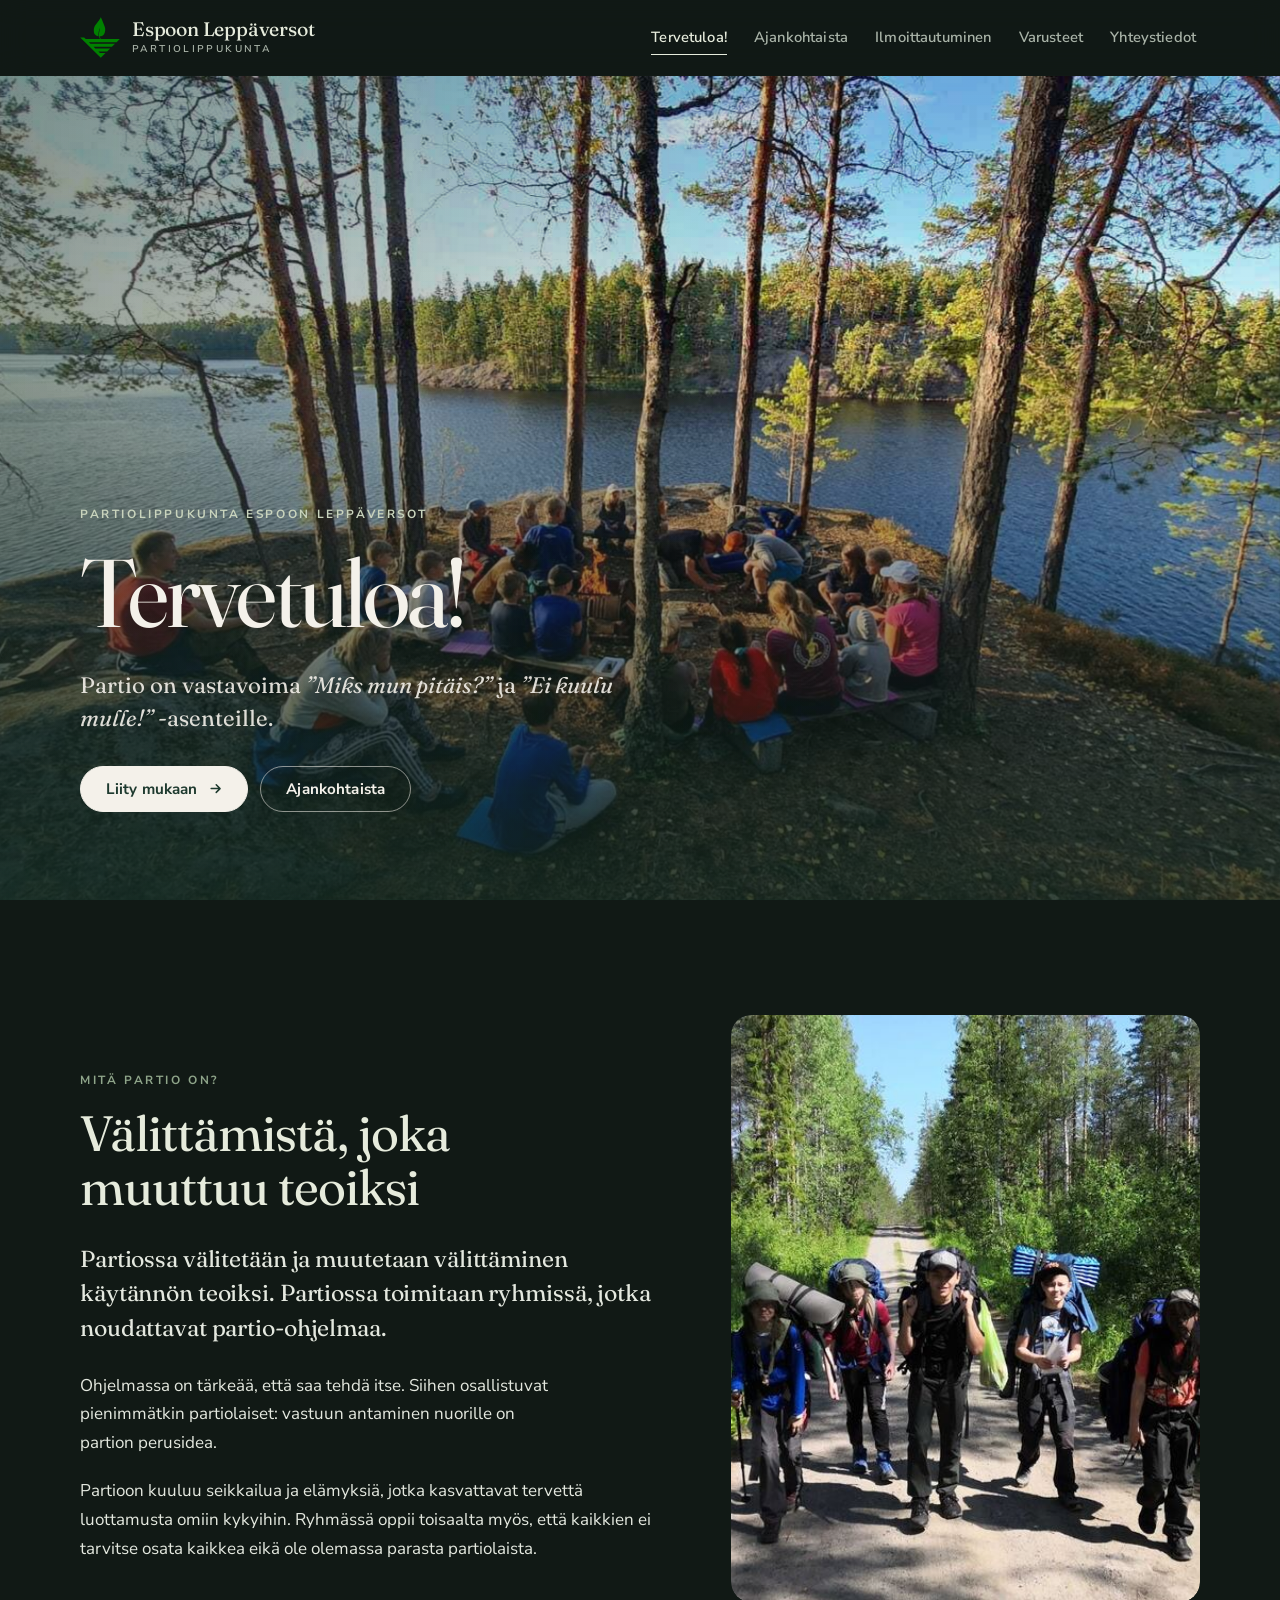
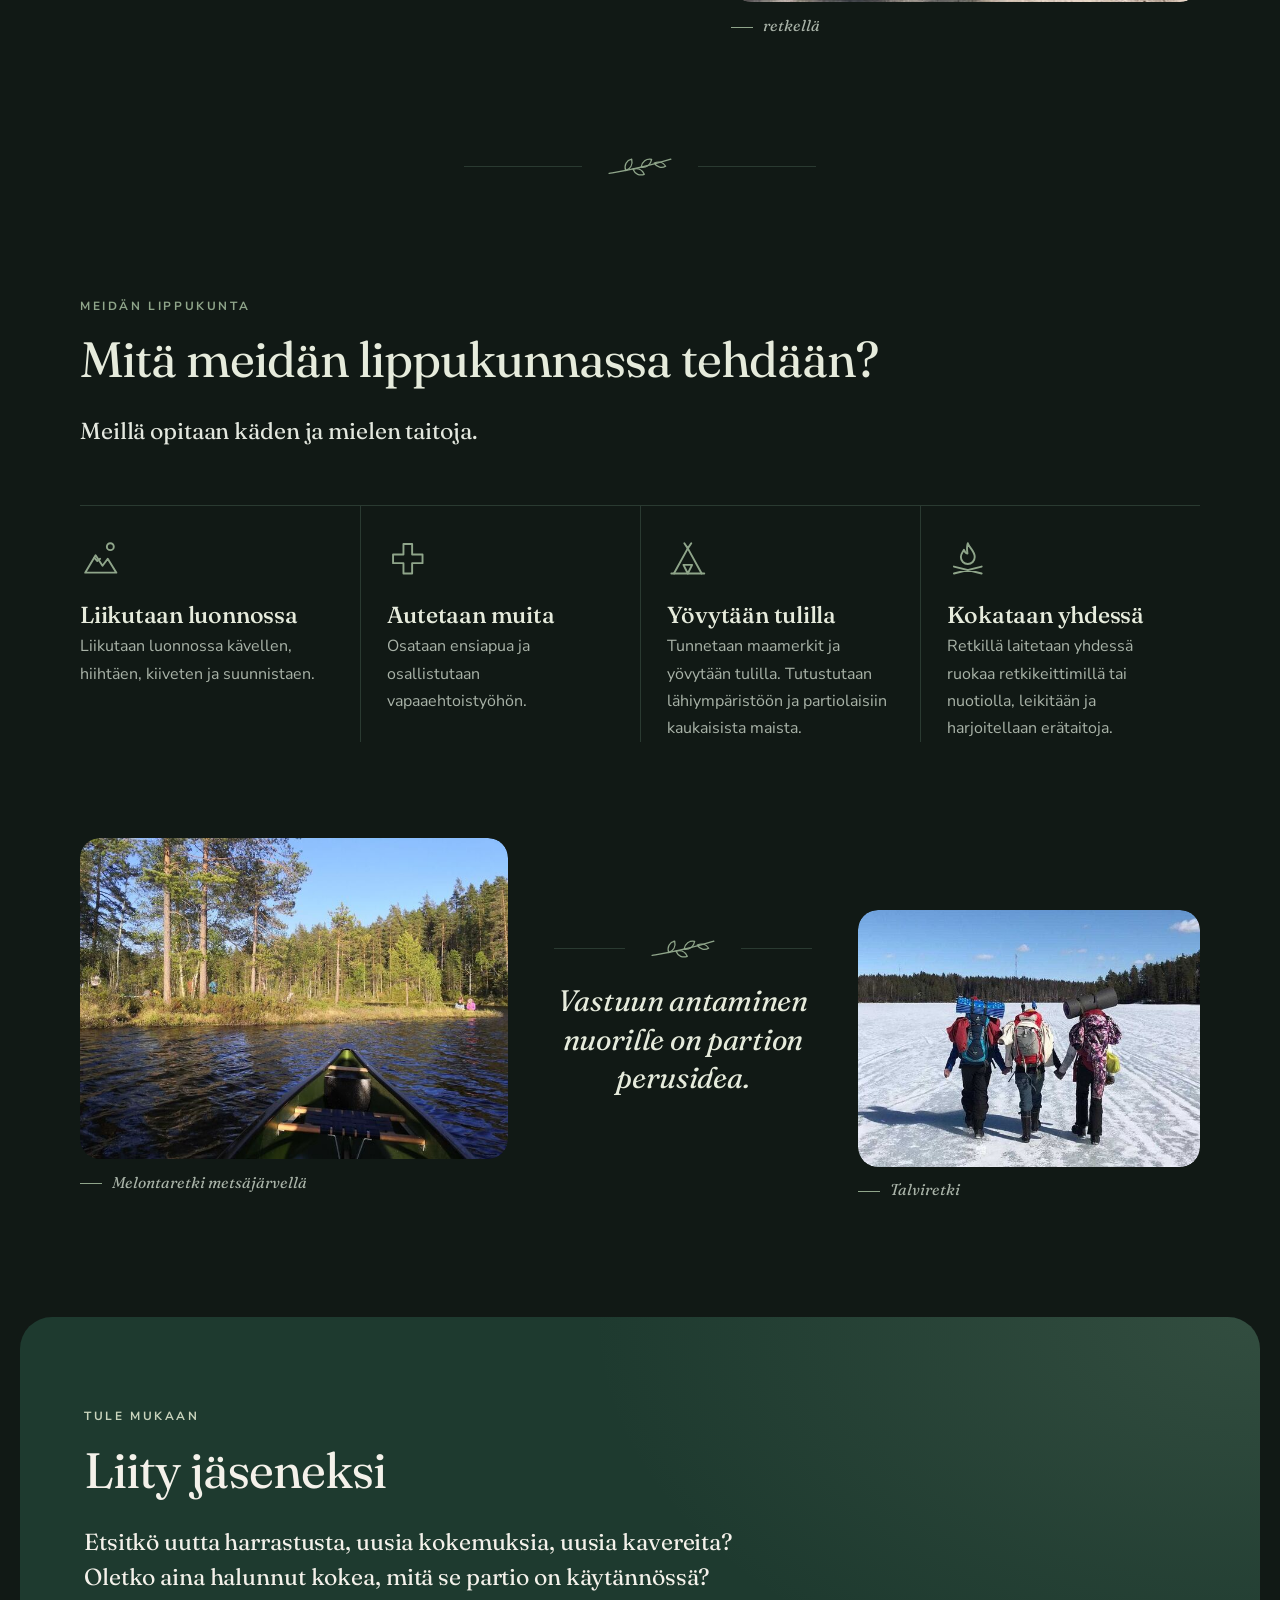
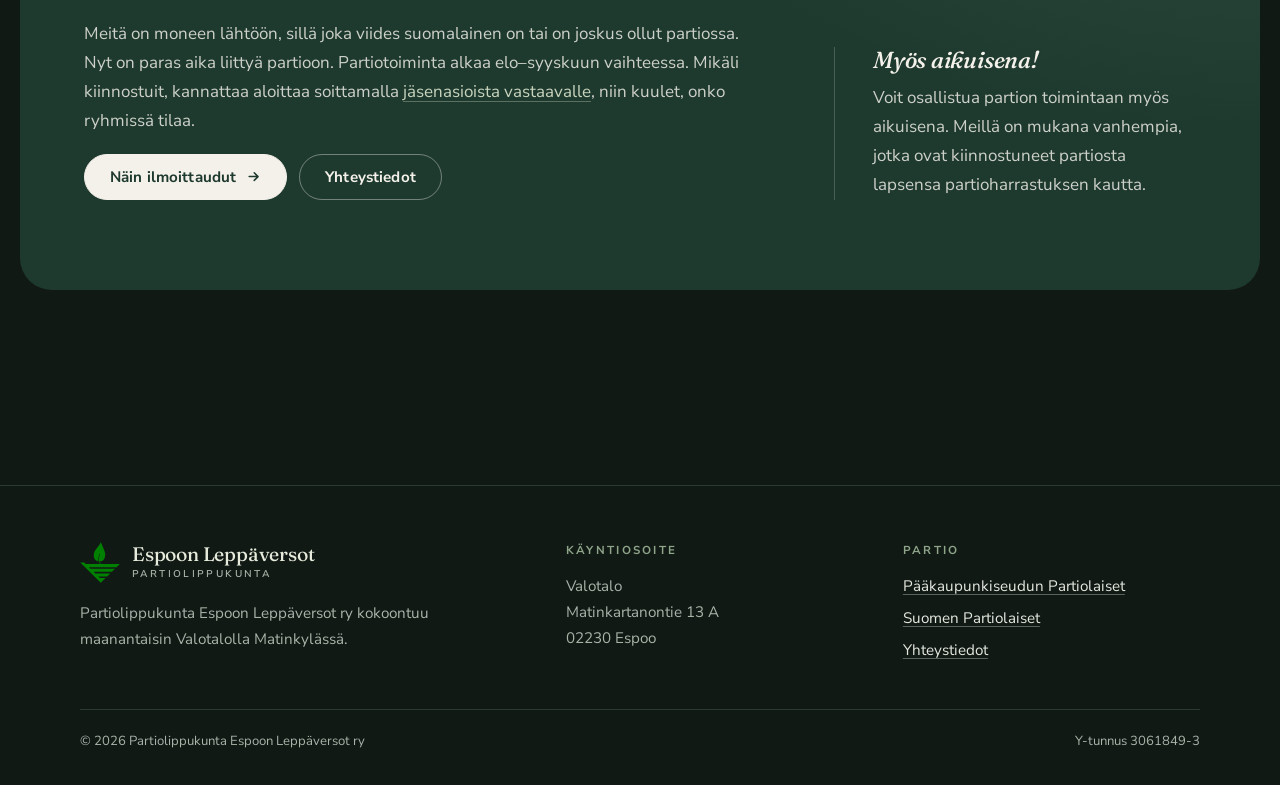
==== commit 4adf2f5d: "changing all the users to follow dark theme" ====
--- a/index.html
+++ b/index.html
@@ -5,7 +5,7 @@
   <meta name="viewport" content="width=device-width, initial-scale=1">
   <title>Espoon Leppäversot</title>
   <meta name="description" content="Partiolippukunta Espoon Leppäversot ry – partiota lapsille, nuorille ja aikuisille Matinkylässä, Espoossa.">
-  <meta name="theme-color" content="#f4f1ea">
+  <meta name="theme-color" content="#111915">
   <meta property="og:title" content="Espoon Leppäversot">
   <meta property="og:description" content="Partiolippukunta Espoon Leppäversot ry – partiota lapsille, nuorille ja aikuisille Matinkylässä, Espoossa.">
   <meta property="og:image" content="assets/img/nuotio.jpg">
--- a/assets/css/style.css
+++ b/assets/css/style.css
@@ -47,14 +47,15 @@
   --cream: #f4f1ea;
   --brass: #a8834a;
 
-  --bg: var(--cream);
-  --surface: #faf8f3;
-  --ink: #1f2622;
-  --ink-soft: #57615a;
-  --line: #d9d5c9;
-  --heading: var(--pine);
-  --accent: var(--moss);
-  --link: var(--pine);
+  /* one dark green-black theme for every visitor, regardless of OS setting */
+  --bg: #111915;
+  --surface: #17221c;
+  --ink: #e4e8df;
+  --ink-soft: #a9b3a8;
+  --line: #2a3a31;
+  --heading: #e6ebdc;
+  --accent: var(--sage);
+  --link: var(--lichen);
 
   --font-display: "Fraunces", "Iowan Old Style", "Palatino Linotype", Georgia, serif;
   --font-body: "Nunito Sans", system-ui, -apple-system, "Segoe UI", Roboto, sans-serif;
@@ -66,21 +67,7 @@
   --header-h: 4.75rem;
   --ease: cubic-bezier(.2, .7, .2, 1);
 
-  color-scheme: light;
-}
-
-@media (prefers-color-scheme: dark) {
-  :root {
-    --bg: #111915;
-    --surface: #17221c;
-    --ink: #e4e8df;
-    --ink-soft: #a9b3a8;
-    --line: #2a3a31;
-    --heading: #e6ebdc;
-    --accent: var(--sage);
-    --link: var(--lichen);
-    color-scheme: dark;
-  }
+  color-scheme: dark;
 }
 
 /* 3. Base ---------------------------------------------------------------- */
@@ -392,10 +379,9 @@
 .btn--light:hover { --btn-bg: #fff; --btn-line: #fff; }
 .btn--small { padding: .5rem 1rem; font-size: .85rem; }
 
-@media (prefers-color-scheme: dark) {
-  .btn { --btn-bg: var(--lichen); --btn-ink: var(--pine-deep); }
-  .btn:hover { --btn-bg: #dfe6d5; --btn-line: #dfe6d5; }
-}
+/* buttons on the dark theme: light lichen fill so they stand out */
+.btn { --btn-bg: var(--lichen); --btn-ink: var(--pine-deep); }
+.btn:hover { --btn-bg: #dfe6d5; --btn-line: #dfe6d5; }
 
 .card {
   background: var(--surface);
